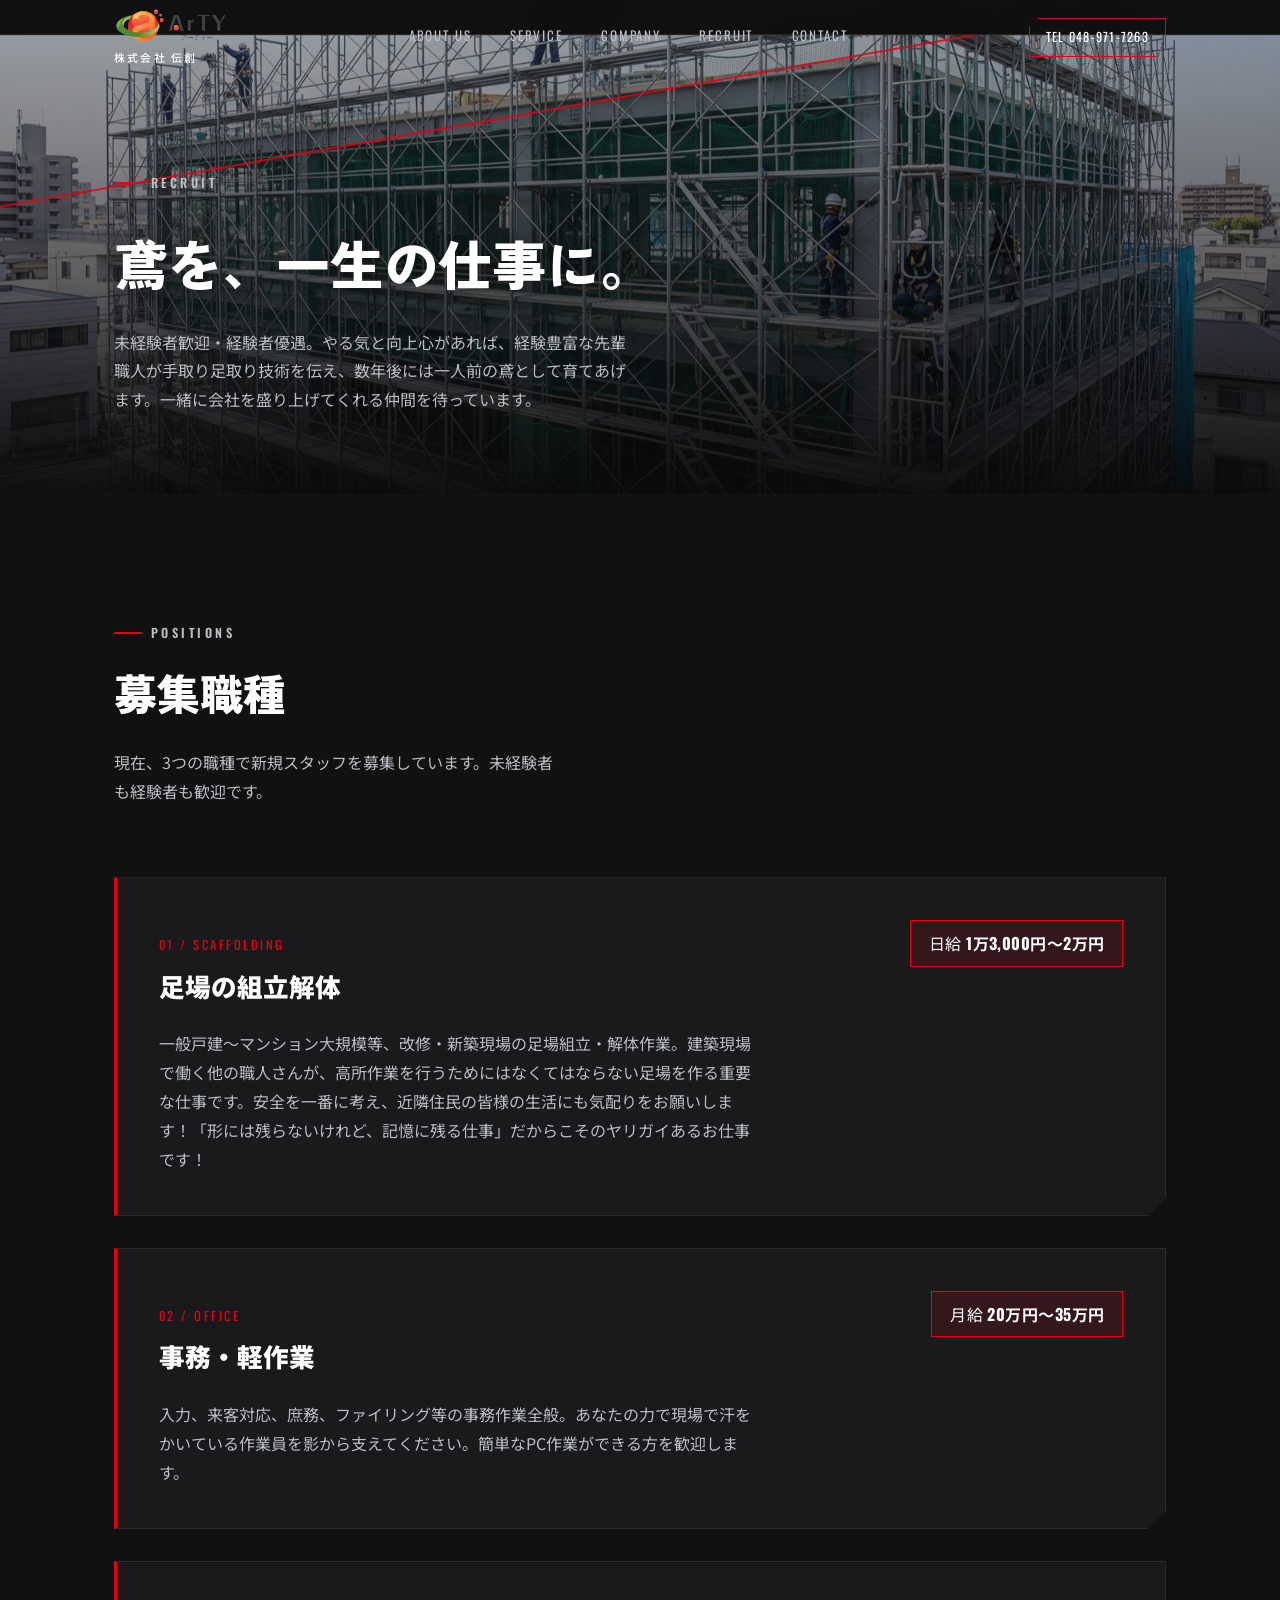
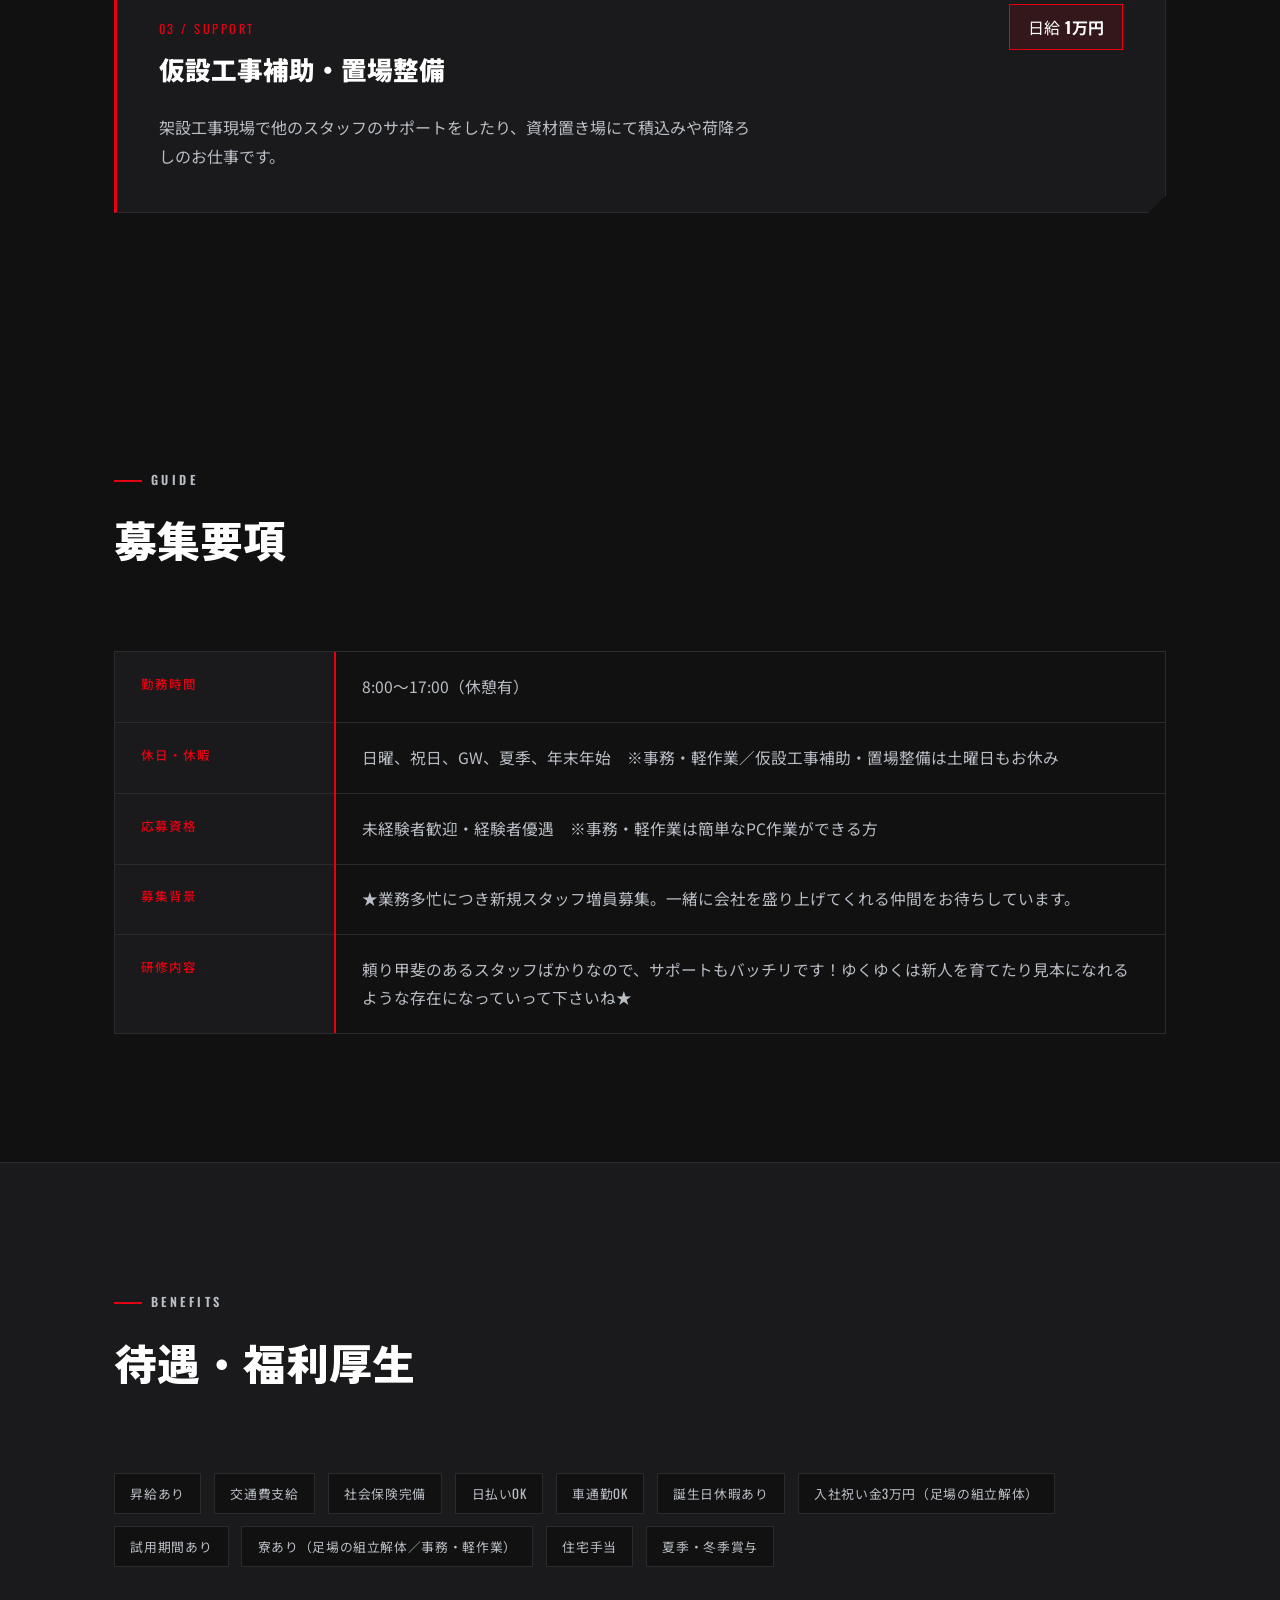
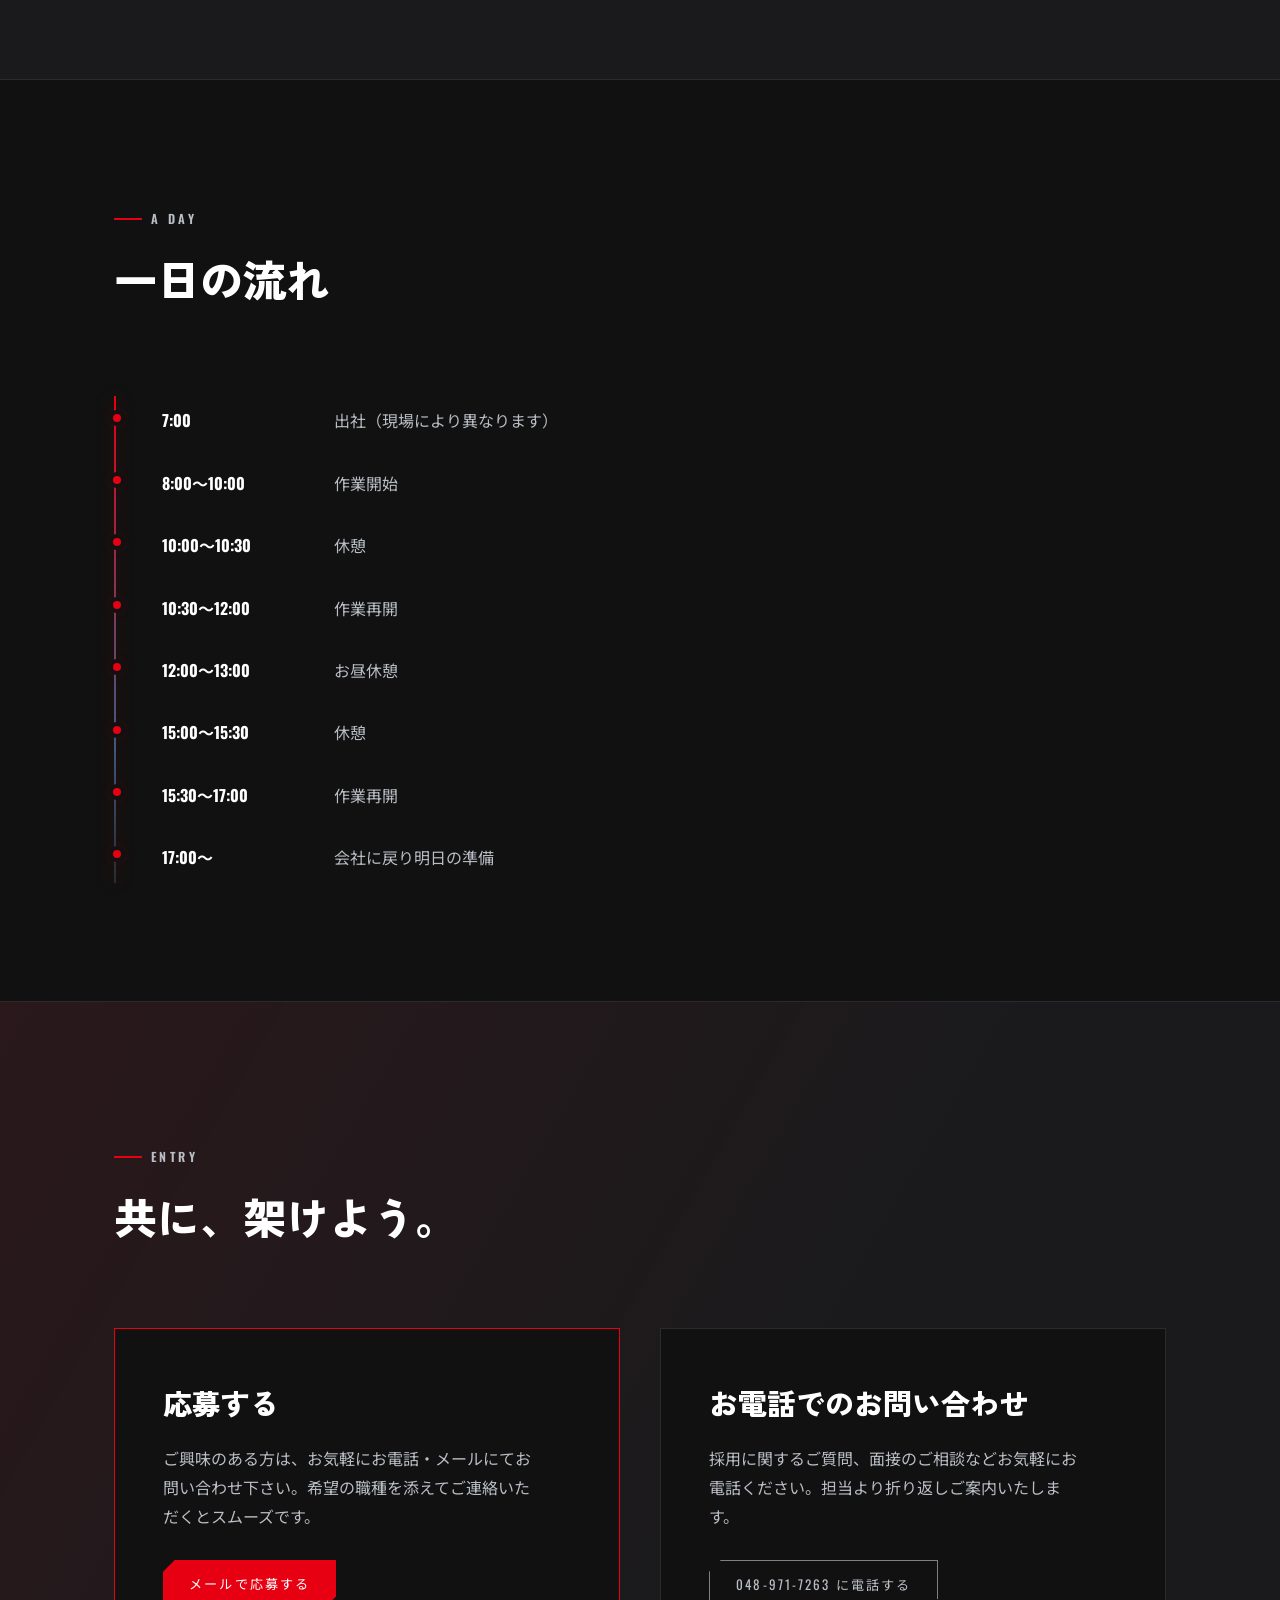
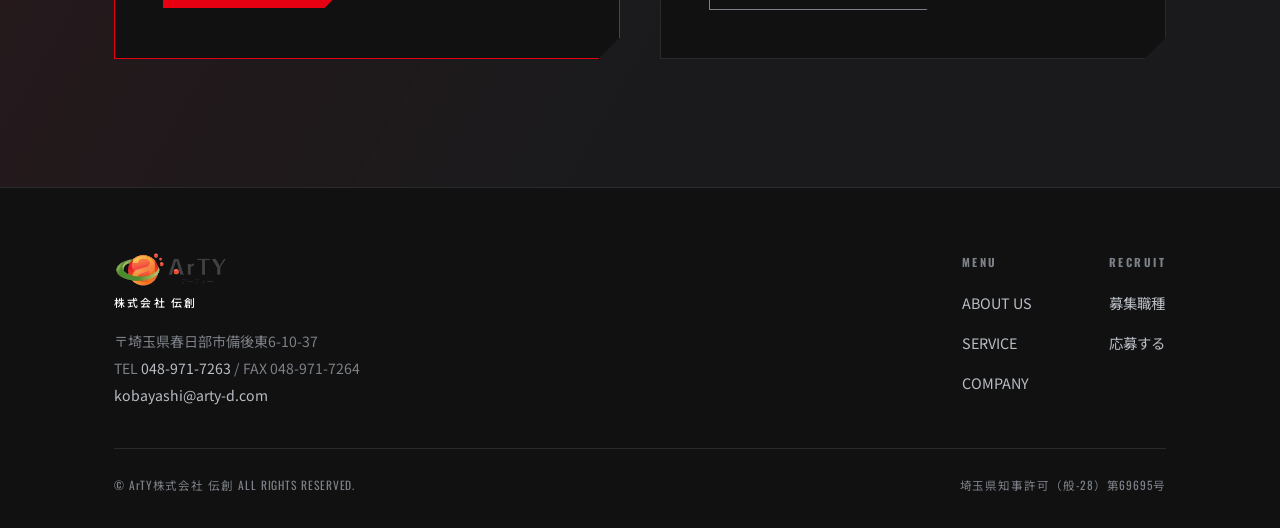
==== recruit.html @ 995a4af6 "Add recruit page and extract shared CSS/JS - New recruit.html: job listings (足場の組立解体/事務・軽作業/   仮設工事補" ====
<!doctype html>
<html lang="ja">
<head>
<meta charset="UTF-8">
<meta name="viewport" content="width=device-width, initial-scale=1.0">
<title>採用情報 | ArTY株式会社 伝創</title>
<meta name="description" content="ArTY株式会社 伝創の採用情報。足場の組立解体、事務・軽作業、仮設工事補助・置場整備の3職種で新規スタッフを募集しています。">
<link rel="icon" type="image/png" sizes="16x16" href="assets/favicon/favicon-16.png">
<link rel="icon" type="image/png" sizes="32x32" href="assets/favicon/favicon-32.png">
<link rel="icon" type="image/png" sizes="512x512" href="assets/favicon/favicon-512.png">
<link rel="apple-touch-icon" sizes="180x180" href="assets/favicon/apple-touch-icon.png">
<link rel="stylesheet" href="https://fonts.googleapis.com/css2?family=Zen+Kaku+Gothic+New:wght@400;500;700;900&family=Noto+Sans+JP:wght@400;500;700&family=Oswald:wght@400;500;600;700&display=swap">
<link rel="stylesheet" href="assets/css/style.css">

</head>
<body>

<header class="site-header" id="siteHeader">
  <div class="wrap header-inner">
    <a href="index.html" class="logo"><img src="assets/images/logo.png" alt="ArTY株式会社 伝創"><small>株式会社 伝創</small></a>
    <nav class="nav-links">
      <a href="index.html#about">ABOUT US</a>
      <a href="index.html#service">SERVICE</a>
      <a href="index.html#company">COMPANY</a>
      <a href="recruit.html">RECRUIT</a>
      <a href="index.html#contact">CONTACT</a>
    </nav>
    <a href="tel:048-971-7263" class="nav-cta">TEL 048-971-7263</a>
    <button class="menu-btn" id="menuBtn" aria-label="メニューを開く" aria-expanded="false">
      <span></span><span></span><span></span>
    </button>
  </div>
</header>

<div class="mobile-menu" id="mobileMenu">
  <a href="index.html#about">ABOUT US</a>
  <a href="index.html#service">SERVICE</a>
  <a href="index.html#company">COMPANY</a>
  <a href="recruit.html">RECRUIT</a>
  <a href="index.html#contact">CONTACT</a>
  <a href="tel:048-971-7263" class="mm-sub">TEL 048-971-7263</a>
</div>

<section class="page-hero" data-hero-sentinel>
  <div class="page-hero-brace" aria-hidden="true"><span></span></div>
  <div class="wrap page-hero-inner">
    <p class="eyebrow">RECRUIT</p>
    <h1>鳶を、一生の仕事に。</h1>
    <p>未経験者歓迎・経験者優遇。やる気と向上心があれば、経験豊富な先輩職人が手取り足取り技術を伝え、数年後には一人前の鳶として育てあげます。一緒に会社を盛り上げてくれる仲間を待っています。</p>
  </div>
</section>

<section class="jobs" id="jobs" data-reveal>
  <div class="wrap">
    <div class="section-head">
      <p class="eyebrow">POSITIONS</p>
      <h2>募集職種</h2>
      <p>現在、3つの職種で新規スタッフを募集しています。未経験者も経験者も歓迎です。</p>
    </div>

    <div class="jobs-grid">
      <div class="job-card">
        <div class="job-card-head">
          <div>
            <span class="job-num">01 / SCAFFOLDING</span>
            <span class="job-title">足場の組立解体</span>
          </div>
          <span class="job-salary">日給 <strong>1万3,000円〜2万円</strong></span>
        </div>
        <p class="job-desc">一般戸建〜マンション大規模等、改修・新築現場の足場組立・解体作業。建築現場で働く他の職人さんが、高所作業を行うためにはなくてはならない足場を作る重要な仕事です。安全を一番に考え、近隣住民の皆様の生活にも気配りをお願いします！「形には残らないけれど、記憶に残る仕事」だからこそのヤリガイあるお仕事です！</p>
      </div>

      <div class="job-card">
        <div class="job-card-head">
          <div>
            <span class="job-num">02 / OFFICE</span>
            <span class="job-title">事務・軽作業</span>
          </div>
          <span class="job-salary">月給 <strong>20万円〜35万円</strong></span>
        </div>
        <p class="job-desc">入力、来客対応、庶務、ファイリング等の事務作業全般。あなたの力で現場で汗をかいている作業員を影から支えてください。簡単なPC作業ができる方を歓迎します。</p>
      </div>

      <div class="job-card">
        <div class="job-card-head">
          <div>
            <span class="job-num">03 / SUPPORT</span>
            <span class="job-title">仮設工事補助・置場整備</span>
          </div>
          <span class="job-salary">日給 <strong>1万円</strong></span>
        </div>
        <p class="job-desc">架設工事現場で他のスタッフのサポートをしたり、資材置き場にて積込みや荷降ろしのお仕事です。</p>
      </div>
    </div>
  </div>
</section>

<section class="company">
  <div class="wrap">
    <div class="section-head">
      <p class="eyebrow">GUIDE</p>
      <h2>募集要項</h2>
    </div>
    <div class="table-wrap">
      <table class="company-table">
        <tbody>
          <tr>
            <th scope="row">勤務時間</th>
            <td data-label="勤務時間">8:00〜17:00（休憩有）</td>
          </tr>
          <tr>
            <th scope="row">休日・休暇</th>
            <td data-label="休日・休暇">日曜、祝日、GW、夏季、年末年始　※事務・軽作業／仮設工事補助・置場整備は土曜日もお休み</td>
          </tr>
          <tr>
            <th scope="row">応募資格</th>
            <td data-label="応募資格">未経験者歓迎・経験者優遇　※事務・軽作業は簡単なPC作業ができる方</td>
          </tr>
          <tr>
            <th scope="row">募集背景</th>
            <td data-label="募集背景">★業務多忙につき新規スタッフ増員募集。一緒に会社を盛り上げてくれる仲間をお待ちしています。</td>
          </tr>
          <tr>
            <th scope="row">研修内容</th>
            <td data-label="研修内容">頼り甲斐のあるスタッフばかりなので、サポートもバッチリです！ゆくゆくは新人を育てたり見本になれるような存在になっていって下さいね★</td>
          </tr>
        </tbody>
      </table>
    </div>
  </div>
</section>

<section class="benefits" id="benefits" data-reveal>
  <div class="wrap">
    <div class="section-head">
      <p class="eyebrow">BENEFITS</p>
      <h2>待遇・福利厚生</h2>
    </div>
    <div class="tag-grid">
      <span class="tag">昇給あり</span>
      <span class="tag">交通費支給</span>
      <span class="tag">社会保険完備</span>
      <span class="tag">日払いOK</span>
      <span class="tag">車通勤OK</span>
      <span class="tag">誕生日休暇あり</span>
      <span class="tag">入社祝い金3万円（足場の組立解体）</span>
      <span class="tag">試用期間あり</span>
      <span class="tag">寮あり（足場の組立解体／事務・軽作業）</span>
      <span class="tag">住宅手当</span>
      <span class="tag">夏季・冬季賞与</span>
    </div>
  </div>
</section>

<section class="day-flow">
  <div class="wrap">
    <div class="section-head">
      <p class="eyebrow">A DAY</p>
      <h2>一日の流れ</h2>
    </div>
    <div class="timeline" id="timeline" data-reveal>
      <div class="timeline-rail" aria-hidden="true"></div>
      <div class="timeline-item">
        <span class="timeline-time">7:00</span>
        <span class="timeline-text">出社（現場により異なります）</span>
      </div>
      <div class="timeline-item">
        <span class="timeline-time">8:00〜10:00</span>
        <span class="timeline-text">作業開始</span>
      </div>
      <div class="timeline-item">
        <span class="timeline-time">10:00〜10:30</span>
        <span class="timeline-text">休憩</span>
      </div>
      <div class="timeline-item">
        <span class="timeline-time">10:30〜12:00</span>
        <span class="timeline-text">作業再開</span>
      </div>
      <div class="timeline-item">
        <span class="timeline-time">12:00〜13:00</span>
        <span class="timeline-text">お昼休憩</span>
      </div>
      <div class="timeline-item">
        <span class="timeline-time">15:00〜15:30</span>
        <span class="timeline-text">休憩</span>
      </div>
      <div class="timeline-item">
        <span class="timeline-time">15:30〜17:00</span>
        <span class="timeline-text">作業再開</span>
      </div>
      <div class="timeline-item">
        <span class="timeline-time">17:00〜</span>
        <span class="timeline-text">会社に戻り明日の準備</span>
      </div>
    </div>
  </div>
</section>

<section class="recruit" id="apply">
  <div class="wrap">
    <div class="section-head">
      <p class="eyebrow">ENTRY</p>
      <h2>共に、架けよう。</h2>
    </div>
    <div class="rc-grid">
      <div class="rc-card is-recruit">
        <h3>応募する</h3>
        <p>ご興味のある方は、お気軽にお電話・メールにてお問い合わせ下さい。希望の職種を添えてご連絡いただくとスムーズです。</p>
        <a href="mailto:kobayashi@arty-d.com?subject=採用について（応募）" class="btn btn-primary">メールで応募する</a>
      </div>
      <div class="rc-card">
        <h3>お電話でのお問い合わせ</h3>
        <p>採用に関するご質問、面接のご相談などお気軽にお電話ください。担当より折り返しご案内いたします。</p>
        <a href="tel:048-971-7263" class="btn btn-ghost">048-971-7263 に電話する</a>
      </div>
    </div>
  </div>
</section>

<footer>
  <div class="wrap">
    <div class="footer-top">
      <div class="footer-brand">
        <a href="index.html" class="logo"><img src="assets/images/logo.png" alt="ArTY株式会社 伝創"><small>株式会社 伝創</small></a>
        <address>
          〒埼玉県春日部市備後東6-10-37<br>
          TEL <a href="tel:048-971-7263">048-971-7263</a> / FAX 048-971-7264<br>
          <a href="mailto:kobayashi@arty-d.com">kobayashi@arty-d.com</a>
        </address>
      </div>
      <div class="footer-nav">
        <div class="footer-col">
          <h3>Menu</h3>
          <ul>
            <li><a href="index.html#about">ABOUT US</a></li>
            <li><a href="index.html#service">SERVICE</a></li>
            <li><a href="index.html#company">COMPANY</a></li>
          </ul>
        </div>
        <div class="footer-col">
          <h3>Recruit</h3>
          <ul>
            <li><a href="#jobs">募集職種</a></li>
            <li><a href="#apply">応募する</a></li>
          </ul>
        </div>
      </div>
    </div>
    <div class="footer-bottom">
      <span>© ArTY株式会社 伝創 ALL RIGHTS RESERVED.</span>
      <span>埼玉県知事許可（般-28）第69695号</span>
    </div>
  </div>
</footer>

<script src="assets/js/site.js"></script>
</body>
</html>
---- assets/css/style.css ----
@import url('https://fonts.googleapis.com/css2?family=Zen+Kaku+Gothic+New:wght@400;500;700;900&family=Noto+Sans+JP:wght@400;500;700&family=Oswald:wght@400;500;600;700&display=swap');

  :root{
    --ink:        #111111;
    --ink-raised: #1a1a1c;
    --ink-line:   #2b2b2e;
    --red:        #E60012;
    --red-glow:   rgba(230,0,18,.35);
    --white:      #FFFFFF;
    --silver:     #B9BDC4;
    --silver-dim: #7C8087;
    --denim:      #3E5C82;
    --denim-deep: #26374d;
    --denim-pale: #8fa8c4;

    --font-display: "Zen Kaku Gothic New", "Noto Sans JP", sans-serif;
    --font-body:    "Noto Sans JP", sans-serif;
    --font-label:   "Oswald", "Noto Sans JP", sans-serif;

    color-scheme: dark;
  }

  *{ box-sizing:border-box; }
  html{ scroll-behavior:smooth; }
  body{
    margin:0;
    background:var(--ink);
    color:var(--white);
    font-family:var(--font-body);
    line-height:1.8;
    -webkit-font-smoothing:antialiased;
    overflow-x:hidden;
  }
  img{ max-width:100%; display:block; }
  a{ color:inherit; text-decoration:none; }
  h1,h2,h3{ font-family:var(--font-display); margin:0; text-wrap:balance; }
  p{ margin:0; }
  ul{ margin:0; padding:0; list-style:none; }
  button{ font-family:inherit; }
  :focus-visible{ outline:2px solid var(--red); outline-offset:3px; }

  .eyebrow{
    font-family:var(--font-label);
    font-weight:600;
    font-size:.78rem;
    letter-spacing:.28em;
    text-transform:uppercase;
    color:var(--red);
    display:flex;
    align-items:center;
    gap:.7em;
  }
  .eyebrow::before{
    content:"";
    width:28px; height:2px;
    background:var(--red);
    display:inline-block;
  }

  .wrap{
    max-width:1180px;
    margin-inline:auto;
    padding-inline:clamp(20px, 5vw, 64px);
  }

  /* ---------- Header ---------- */
  .site-header{
    position:fixed; inset:0 0 auto 0;
    height:76px;
    display:flex; align-items:center;
    z-index:100;
    transition:background-color .4s ease, border-color .4s ease;
    border-bottom:1px solid transparent;
  }
  .site-header.is-solid{
    background:rgba(17,17,17,.92);
    backdrop-filter:blur(8px);
    border-bottom-color:var(--ink-line);
  }
  .header-inner{
    width:100%;
    display:flex; align-items:center; justify-content:space-between;
  }
  .logo{
    display:flex; flex-direction:column; align-items:flex-start; gap:.4em;
  }
  .logo img{
    height:34px;
    width:auto;
    display:block;
  }
  .logo small{
    font-family:var(--font-body);
    font-weight:500;
    font-size:.68rem;
    letter-spacing:.2em;
    color:var(--white);
  }
  .nav-links{
    display:flex; align-items:center; gap:2.4rem;
  }
  .nav-links a{
    font-family:var(--font-label);
    font-size:.82rem;
    letter-spacing:.14em;
    text-transform:uppercase;
    color:var(--silver);
    position:relative;
    padding-bottom:4px;
    transition:color .25s ease;
  }
  .nav-links a::after{
    content:"";
    position:absolute; left:0; right:100%; bottom:0;
    height:2px; background:var(--red);
    transition:right .3s ease;
  }
  .nav-links a:hover{ color:var(--white); }
  .nav-links a:hover::after{ right:0; }
  .nav-cta{
    font-family:var(--font-label);
    font-size:.78rem;
    letter-spacing:.1em;
    color:var(--white);
    border:1px solid var(--red);
    padding:.6em 1.3em;
    display:flex; align-items:center; gap:.5em;
    clip-path:polygon(10px 0,100% 0,100% calc(100% - 10px),calc(100% - 10px) 100%,0 100%,0 10px);
    transition:background-color .25s ease;
  }
  .nav-cta:hover{ background:var(--red); }

  .menu-btn{
    display:none;
    width:38px; height:32px;
    background:none; border:none; cursor:pointer;
    flex-direction:column; justify-content:space-between;
    padding:4px 0;
  }
  .menu-btn span{
    display:block; height:2px; width:100%;
    background:var(--white);
    transition:transform .3s ease, opacity .3s ease;
  }
  .menu-btn.is-open span:nth-child(1){ transform:translateY(9px) rotate(45deg); }
  .menu-btn.is-open span:nth-child(2){ opacity:0; }
  .menu-btn.is-open span:nth-child(3){ transform:translateY(-9px) rotate(-45deg); }

  .mobile-menu{
    position:fixed; inset:76px 0 auto 0;
    background:rgba(14,14,14,.98);
    backdrop-filter:blur(10px);
    border-bottom:1px solid var(--ink-line);
    display:flex; flex-direction:column;
    padding:1.5rem clamp(20px,5vw,64px) 2rem;
    gap:1.1rem;
    transform:translateY(-110%);
    transition:transform .35s ease;
    z-index:99;
  }
  .mobile-menu.is-open{ transform:translateY(0); }
  .mobile-menu a{
    font-family:var(--font-label);
    font-size:1rem;
    letter-spacing:.1em;
    text-transform:uppercase;
    color:var(--silver);
    padding:.5rem 0;
    border-bottom:1px solid var(--ink-line);
  }
  .mobile-menu .mm-sub{
    font-family:var(--font-body);
    font-size:.78rem;
    color:var(--silver-dim);
    text-transform:none;
    letter-spacing:0;
    border:none;
    padding-top:0;
  }

  /* ---------- Hero ---------- */
  .hero{
    position:relative;
    height:100svh;
    min-height:560px;
    display:flex;
    align-items:center;
    overflow:hidden;
    background:var(--ink);
  }
  .hero canvas{
    position:absolute; inset:0;
    width:100%; height:100%;
    display:block;
  }
  .hero::after{
    content:"";
    position:absolute; inset:0;
    background:
      linear-gradient(180deg, rgba(9,9,9,.55) 0%, rgba(9,9,9,.35) 40%, rgba(9,9,9,.85) 100%);
    pointer-events:none;
  }
  .hero-brace{
    position:absolute;
    inset:-10% -20%;
    pointer-events:none;
  }
  .hero-brace span{
    position:absolute;
    background:linear-gradient(90deg, transparent, var(--red) 20%, var(--red) 80%, transparent);
    opacity:.85;
    box-shadow:0 0 40px var(--red-glow);
  }
  .hero-brace .b1{
    width:180%; height:3px;
    top:18%; left:-40%;
    transform:rotate(-14deg);
  }
  .hero-brace .b2{
    width:180%; height:1px;
    top:74%; left:-40%;
    transform:rotate(-14deg);
    opacity:.35;
  }
  .hero-content{
    position:relative;
    z-index:2;
    width:100%;
    text-align:center;
    padding-inline:clamp(20px,6vw,64px);
  }
  .hero-eyebrow{
    justify-content:center;
    margin-bottom:1.6rem;
  }
  .hero-eyebrow::before{ display:none; }
  .hero h1{
    font-weight:900;
    font-size:clamp(1.9rem, 6.4vw, 4.4rem);
    letter-spacing:.03em;
    line-height:1.35;
    color:var(--white);
    text-shadow:0 4px 30px rgba(0,0,0,.5);
  }
  .hero h1 em{
    font-style:normal;
    color:var(--red);
  }
  .hero-sub{
    margin-top:1.8rem;
    font-family:var(--font-label);
    font-size:.86rem;
    letter-spacing:.18em;
    color:var(--silver);
  }
  .hero-actions{
    margin-top:2.8rem;
    display:flex; gap:1rem; justify-content:center; flex-wrap:wrap;
  }
  .btn{
    font-family:var(--font-label);
    font-size:.82rem;
    letter-spacing:.16em;
    text-transform:uppercase;
    padding:.95em 2em;
    display:inline-flex; align-items:center; gap:.6em;
    clip-path:polygon(12px 0,100% 0,100% calc(100% - 12px),calc(100% - 12px) 100%,0 100%,0 12px);
    transition:transform .25s ease, background-color .25s ease, color .25s ease;
  }
  .btn-primary{ background:var(--red); color:var(--white); }
  .btn-primary:hover{ transform:translateY(-2px); background:#ff1a2e; }
  .btn-ghost{ border:1px solid var(--silver-dim); color:var(--silver); }
  .btn-ghost:hover{ border-color:var(--white); color:var(--white); transform:translateY(-2px); }

  .scroll-cue{
    position:absolute; bottom:2.4rem; left:50%; transform:translateX(-50%);
    z-index:2;
    display:flex; flex-direction:column; align-items:center; gap:.6rem;
    color:var(--silver-dim);
  }
  .scroll-cue .line{
    width:1px; height:44px;
    background:linear-gradient(180deg, var(--red), transparent);
    animation:scrollDrop 1.8s ease-in-out infinite;
  }
  @keyframes scrollDrop{
    0%{ transform:scaleY(0); transform-origin:top; }
    50%{ transform:scaleY(1); transform-origin:top; }
    50.1%{ transform-origin:bottom; }
    100%{ transform:scaleY(0); transform-origin:bottom; }
  }
  .scroll-cue span{
    font-family:var(--font-label);
    font-size:.68rem;
    letter-spacing:.3em;
    text-transform:uppercase;
  }

  /* ---------- Section shell ---------- */
  section{ position:relative; }
  .section-head{
    margin-bottom:clamp(2.5rem, 6vw, 4.5rem);
  }
  .section-head h2{
    font-size:clamp(1.9rem, 4vw, 2.7rem);
    font-weight:900;
    margin-top:.6rem;
    color:var(--white);
  }
  .section-head p{
    margin-top:1rem;
    max-width:50ch;
    color:var(--silver);
  }

  /* ---------- About ---------- */
  .about{
    padding:clamp(5rem,10vw,9rem) 0;
    background:
      radial-gradient(ellipse at 85% 10%, rgba(230,0,18,.06), transparent 55%),
      var(--ink);
  }
  .about-grid{
    display:grid;
    grid-template-columns:.85fr 1.15fr;
    gap:clamp(2.5rem,6vw,5rem);
    align-items:start;
  }
  .about-visual{
    position:sticky;
    top:110px;
    aspect-ratio:4/5;
    position:relative;
    display:flex; align-items:center; justify-content:center;
    overflow:hidden;
    background:
      radial-gradient(circle at 26% 22%, rgba(230,0,18,.30), transparent 46%),
      radial-gradient(circle at 80% 84%, rgba(62,92,130,.38), transparent 52%),
      linear-gradient(155deg, #0a0a0b 0%, #1d1d20 55%, #0a0a0b 100%);
    clip-path:polygon(0 0,100% 0,100% 100%,10% 100%,0 88%);
    opacity:0; transform:translateX(-24px);
    transition:opacity .9s ease, transform .9s ease;
  }
  .about-visual::before{
    content:"";
    position:absolute; inset:0;
    background:
      repeating-linear-gradient(0deg, rgba(255,255,255,.05) 0 1px, transparent 1px 34px),
      repeating-linear-gradient(90deg, rgba(255,255,255,.05) 0 1px, transparent 1px 34px);
  }
  .about-visual::after{
    content:"";
    position:absolute; left:-20%; top:40%;
    width:140%; height:2px;
    background:linear-gradient(90deg, transparent, var(--red) 25%, var(--red) 75%, transparent);
    transform:rotate(-12deg);
    box-shadow:0 0 24px var(--red-glow);
  }
  .about.is-visible .about-visual{ opacity:1; transform:translateX(0); }
  .about-visual-logo{
    position:relative;
    z-index:1;
    width:48%;
    max-width:210px;
    filter:drop-shadow(0 14px 34px rgba(0,0,0,.65)) drop-shadow(0 0 30px rgba(230,0,18,.3));
  }

  .about-copy p{
    color:var(--silver);
    max-width:56ch;
    opacity:0; transform:translateY(16px);
    transition:opacity .7s ease, transform .7s ease;
  }
  .about-copy p + p{ margin-top:1.3rem; }
  .about.is-visible .about-copy p{ opacity:1; transform:translateY(0); }
  .about.is-visible .about-copy p:nth-child(1){ transition-delay:.05s; }
  .about.is-visible .about-copy p:nth-child(2){ transition-delay:.15s; }
  .about.is-visible .about-copy p:nth-child(3){ transition-delay:.25s; }
  .about.is-visible .about-copy p:nth-child(4){ transition-delay:.35s; }
  .about.is-visible .about-copy p:nth-child(5){ transition-delay:.45s; }
  .about.is-visible .about-copy p:nth-child(6){ transition-delay:.55s; }

  .hl{
    color:var(--red);
    font-weight:700;
    text-decoration:underline;
    text-decoration-color:var(--red-glow);
    text-decoration-thickness:2px;
    text-underline-offset:5px;
  }

  /* ---------- Service / spine section ---------- */
  .service{
    padding:clamp(5rem,10vw,9rem) 0 clamp(4rem,8vw,7rem);
    background:var(--ink-raised);
    border-top:1px solid var(--ink-line);
    border-bottom:1px solid var(--ink-line);
  }
  .spine{
    position:relative;
    padding-left:clamp(28px, 6vw, 60px);
  }
  .spine-rail{
    position:absolute;
    left:0; top:0;
    width:2px; height:100%;
    background:var(--ink-line);
  }
  .spine-rail::before{
    content:"";
    position:absolute; left:0; top:0;
    width:100%; height:100%;
    background:linear-gradient(180deg, var(--red), var(--denim) 70%, transparent);
    transform:scaleY(0);
    transform-origin:top;
    transition:transform 1.4s cubic-bezier(.16,.8,.3,1);
    box-shadow:0 0 22px var(--red-glow);
  }
  .spine.is-visible .spine-rail::before{ transform:scaleY(1); }

  .work-item{
    position:relative;
    display:grid;
    grid-template-columns:120px 1fr;
    gap:clamp(1.5rem,4vw,3rem);
    align-items:center;
    padding-block:clamp(2.2rem,5vw,3.6rem);
    opacity:0;
    transform:translateY(22px);
    transition:opacity .8s ease, transform .8s ease;
  }
  .work-item:not(:last-child){ border-bottom:1px solid var(--ink-line); }
  .spine.is-visible .work-item{ opacity:1; transform:translateY(0); }
  .spine.is-visible .work-item:nth-child(1){ transition-delay:.15s; }
  .spine.is-visible .work-item:nth-child(2){ transition-delay:.45s; }
  .spine.is-visible .work-item:nth-child(3){ transition-delay:.75s; }

  .work-item::before{
    content:"";
    position:absolute;
    left:calc(-1 * clamp(28px,6vw,60px) - 1px);
    top:50%; transform:translateY(-50%);
    width:9px; height:9px;
    border-radius:50%;
    background:var(--red);
    box-shadow:0 0 0 4px var(--ink-raised), 0 0 14px var(--red-glow);
  }

  .work-num{
    font-family:var(--font-label);
    font-size:clamp(2.4rem,5vw,3.6rem);
    font-weight:700;
    color:transparent;
    -webkit-text-stroke:1.5px var(--ink-line);
    line-height:1;
  }
  .work-figure{
    aspect-ratio:16/10;
    position:relative;
    overflow:hidden;
    background:
      repeating-linear-gradient(115deg, var(--denim-deep) 0 14px, var(--denim) 14px 28px),
      var(--ink);
    clip-path:polygon(0 0, 100% 0, 100% calc(100% - 18px), calc(100% - 18px) 100%, 0 100%);
  }
  .work-figure::after{
    content:"";
    position:absolute; inset:0;
    background:linear-gradient(160deg, rgba(17,17,17,.15), rgba(17,17,17,.75));
  }
  .work-figure.has-photo{
    background-size:cover;
    background-position:center;
  }
  .work-figure.has-photo::after{
    background:linear-gradient(160deg, rgba(17,17,17,.05), rgba(17,17,17,.6));
  }
  .work-figure.photo-scaffolding{ background-image:url('assets/images/service-scaffolding.jpg'); }
  .work-figure.photo-construction{ background-image:url('assets/images/service-construction.jpg'); }
  .work-figure.photo-painting{ background-image:url('assets/images/service-painting.jpg'); }
  .work-body{
    grid-column:1 / -1;
  }
  .work-grid{
    display:grid;
    grid-template-columns:220px 1fr;
    gap:clamp(1.4rem,3vw,2.6rem);
    align-items:center;
  }
  .work-title{
    font-family:var(--font-label);
    font-size:.72rem;
    letter-spacing:.24em;
    color:var(--silver-dim);
    text-transform:uppercase;
    margin-bottom:.5rem;
  }
  .work-title-jp{
    display:block;
    font-family:var(--font-display);
    font-weight:900;
    font-size:clamp(1.3rem,2.6vw,1.7rem);
    color:var(--white);
    letter-spacing:.02em;
    margin-top:.3rem;
  }
  .work-desc{
    color:var(--silver);
    max-width:52ch;
    margin-top:.9rem;
  }

  /* ---------- Company table ---------- */
  .company{
    padding:clamp(5rem,10vw,9rem) 0;
    background:var(--ink);
  }
  .table-wrap{
    overflow-x:auto;
    border:1px solid var(--ink-line);
  }
  .company-table{
    width:100%;
    border-collapse:collapse;
    min-width:520px;
  }
  .company-table tr{
    border-bottom:1px solid var(--ink-line);
  }
  .company-table tr:last-child{ border-bottom:none; }
  .company-table th,
  .company-table td{
    text-align:left;
    padding:1.3rem 1.6rem;
    vertical-align:top;
  }
  .company-table th{
    width:220px;
    font-family:var(--font-label);
    font-weight:500;
    font-size:.78rem;
    letter-spacing:.16em;
    text-transform:uppercase;
    color:var(--red);
    background:var(--ink-raised);
    border-right:2px solid var(--red);
  }
  .company-table td{
    color:var(--silver);
    font-size:.98rem;
  }
  .company-table td a{
    color:var(--white);
    border-bottom:1px solid var(--silver-dim);
    transition:color .2s ease, border-color .2s ease;
  }
  .company-table td a:hover{ color:var(--red); border-color:var(--red); }

  @media (max-width: 640px){
    .company-table thead{ display:none; }
    .company-table, .company-table tbody, .company-table tr, .company-table th, .company-table td{
      display:block;
      width:100%;
    }
    .company-table{ min-width:0; }
    .company-table tr{ padding:1rem 1.4rem; }
    .company-table th{
      border-right:none;
      border-left:2px solid var(--red);
      padding:0 0 .4rem;
      background:none;
    }
    .company-table td{ padding:0 0 1rem; }
  }

  /* ---------- Recruit & Contact ---------- */
  .recruit{
    padding:clamp(5rem,10vw,9rem) 0;
    background:
      linear-gradient(120deg, rgba(230,0,18,.08), transparent 60%),
      var(--ink-raised);
    border-top:1px solid var(--ink-line);
  }
  .rc-grid{
    display:grid;
    grid-template-columns:1fr 1fr;
    gap:clamp(1.5rem,4vw,2.5rem);
  }
  .rc-card{
    position:relative;
    padding:clamp(2.2rem,4vw,3rem);
    background:var(--ink);
    border:1px solid var(--ink-line);
    clip-path:polygon(0 0,100% 0,100% calc(100% - 22px),calc(100% - 22px) 100%,0 100%);
  }
  .rc-card.is-recruit{ border-color:var(--red); }
  .rc-card h3{
    font-size:clamp(1.4rem,2.6vw,1.8rem);
    font-weight:900;
  }
  .rc-card p{
    margin-top:1rem;
    color:var(--silver);
    max-width:42ch;
  }
  .rc-card .btn{ margin-top:1.8rem; }

  /* ---------- Footer ---------- */
  footer{
    padding:clamp(3rem,6vw,4rem) 0 2rem;
    background:var(--ink);
    border-top:1px solid var(--ink-line);
  }
  .footer-top{
    display:flex; justify-content:space-between; gap:3rem; flex-wrap:wrap;
    padding-bottom:2.5rem;
    border-bottom:1px solid var(--ink-line);
  }
  .footer-brand .logo{ margin-bottom:1rem; }
  .footer-brand address{
    font-style:normal;
    color:var(--silver-dim);
    font-size:.88rem;
    line-height:1.9;
  }
  .footer-brand address a{ color:var(--silver); }
  .footer-brand address a:hover{ color:var(--red); }
  .footer-nav{
    display:flex; gap:clamp(2.5rem,6vw,5rem); flex-wrap:wrap;
  }
  .footer-col h3{
    font-family:var(--font-label);
    font-size:.7rem;
    letter-spacing:.22em;
    text-transform:uppercase;
    color:var(--silver-dim);
    margin-bottom:1rem;
  }
  .footer-col ul{ display:flex; flex-direction:column; gap:.7rem; }
  .footer-col a{
    color:var(--silver);
    font-size:.9rem;
    transition:color .2s ease;
  }
  .footer-col a:hover{ color:var(--red); }
  .footer-bottom{
    display:flex; justify-content:space-between; flex-wrap:wrap; gap:1rem;
    padding-top:1.6rem;
    font-family:var(--font-label);
    font-size:.72rem;
    letter-spacing:.08em;
    color:var(--silver-dim);
  }

  @media (prefers-reduced-motion: reduce){
    html{ scroll-behavior:auto; }
    .scroll-cue .line{ animation:none; }
    .spine-rail::before,
    .work-item,
    .about-visual,
    .about-copy p,
    .job-card,
    .timeline-rail::before,
    .timeline-item,
    .tag-grid{ transition:none !important; opacity:1 !important; transform:none !important; }
  }

  /* ---------- Responsive ---------- */
  @media (max-width: 900px){
    .about-grid{ grid-template-columns:1fr; }
    .about-visual{ position:static; aspect-ratio:16/9; max-width:420px; }
  }
  @media (max-width: 860px){
    .nav-links, .nav-cta{ display:none; }
    .menu-btn{ display:flex; }
    .work-item{ grid-template-columns:80px 1fr; }
    .work-grid{ grid-template-columns:1fr; }
    .rc-grid{ grid-template-columns:1fr; }
    .footer-top{ flex-direction:column; gap:2rem; }
  }
  @media (max-width: 480px){
    .work-item{ grid-template-columns:56px 1fr; }
    .work-num{ font-size:1.8rem; }
  }

  /* ================= Subpage components (recruit, etc.) ================= */

  /* ---------- Page hero ---------- */
  .page-hero{
    position:relative;
    min-height:52vh;
    display:flex;
    align-items:flex-end;
    overflow:hidden;
    padding-top:76px;
    background:
      linear-gradient(180deg, rgba(9,9,9,.35) 0%, rgba(9,9,9,.6) 55%, rgba(9,9,9,.96) 100%),
      url('../images/service-scaffolding.jpg');
    background-size:cover;
    background-position:center;
  }
  .page-hero-brace{ position:absolute; inset:-10% -20%; pointer-events:none; }
  .page-hero-brace span{
    position:absolute;
    width:180%; height:2px;
    top:24%; left:-40%;
    background:linear-gradient(90deg, transparent, var(--red) 25%, var(--red) 75%, transparent);
    transform:rotate(-10deg);
    box-shadow:0 0 30px var(--red-glow);
    opacity:.8;
  }
  .page-hero-inner{
    position:relative;
    z-index:1;
    width:100%;
    padding-block:clamp(3rem,8vw,5rem);
  }
  .page-hero h1{
    margin-top:1.2rem;
    font-weight:900;
    font-size:clamp(2rem,5.6vw,3.4rem);
    color:var(--white);
    text-shadow:0 4px 24px rgba(0,0,0,.5);
  }
  .page-hero p{
    margin-top:1rem;
    color:var(--silver);
    max-width:58ch;
  }

  /* ---------- Jobs ---------- */
  .jobs{ padding:clamp(4rem,9vw,7rem) 0; background:var(--ink); }
  .jobs-grid{ display:grid; gap:clamp(1.4rem,3vw,2rem); }
  .job-card{
    position:relative;
    padding:clamp(1.8rem,3.6vw,2.6rem);
    background:var(--ink-raised);
    border:1px solid var(--ink-line);
    border-left:3px solid var(--red);
    clip-path:polygon(0 0,100% 0,100% calc(100% - 18px),calc(100% - 18px) 100%,0 100%);
    opacity:0; transform:translateY(24px);
    transition:opacity .7s ease, transform .7s ease;
  }
  .jobs.is-visible .job-card{ opacity:1; transform:translateY(0); }
  .jobs.is-visible .job-card:nth-child(1){ transition-delay:.1s; }
  .jobs.is-visible .job-card:nth-child(2){ transition-delay:.3s; }
  .jobs.is-visible .job-card:nth-child(3){ transition-delay:.5s; }
  .job-card-head{
    display:flex; align-items:baseline; gap:1.2rem; flex-wrap:wrap;
    justify-content:space-between;
  }
  .job-num{
    font-family:var(--font-label);
    font-size:.78rem;
    letter-spacing:.2em;
    color:var(--red);
  }
  .job-title{
    display:block;
    font-size:clamp(1.3rem,2.6vw,1.6rem);
    font-weight:900;
    margin-top:.3rem;
    color:var(--white);
  }
  .job-salary{
    font-family:var(--font-label);
    font-size:1rem;
    letter-spacing:.03em;
    color:var(--white);
    background:rgba(230,0,18,.12);
    border:1px solid var(--red);
    padding:.5em 1.1em;
    white-space:nowrap;
  }
  .job-salary strong{ font-weight:700; }
  .job-desc{ margin-top:1.3rem; color:var(--silver); max-width:66ch; }

  /* ---------- Benefits ---------- */
  .benefits{
    padding:clamp(4rem,9vw,7rem) 0;
    background:var(--ink-raised);
    border-top:1px solid var(--ink-line);
    border-bottom:1px solid var(--ink-line);
  }
  .tag-grid{
    display:flex; flex-wrap:wrap; gap:.8rem;
    opacity:0; transform:translateY(14px);
    transition:opacity .7s ease, transform .7s ease;
  }
  .benefits.is-visible .tag-grid{ opacity:1; transform:translateY(0); }
  .tag{
    font-family:var(--font-label);
    font-size:.8rem;
    letter-spacing:.05em;
    color:var(--silver);
    border:1px solid var(--ink-line);
    padding:.6em 1.2em;
    background:var(--ink);
    transition:border-color .2s ease, color .2s ease;
  }
  .tag:hover{ border-color:var(--red); color:var(--white); }

  /* ---------- Daily flow timeline ---------- */
  .day-flow{ padding:clamp(4rem,9vw,7rem) 0; background:var(--ink); }
  .timeline{ position:relative; padding-left:clamp(28px,5vw,48px); }
  .timeline-rail{
    position:absolute; left:0; top:6px;
    width:2px; height:calc(100% - 12px);
    background:var(--ink-line);
  }
  .timeline-rail::before{
    content:"";
    position:absolute; left:0; top:0;
    width:100%; height:100%;
    background:linear-gradient(180deg, var(--red), var(--denim) 70%, transparent);
    transform:scaleY(0);
    transform-origin:top;
    transition:transform 1.6s cubic-bezier(.16,.8,.3,1);
    box-shadow:0 0 18px var(--red-glow);
  }
  .timeline.is-visible .timeline-rail::before{ transform:scaleY(1); }
  .timeline-item{
    position:relative;
    display:grid;
    grid-template-columns:150px 1fr;
    gap:1.4rem;
    padding-block:1.05rem;
    opacity:0; transform:translateY(14px);
    transition:opacity .6s ease, transform .6s ease;
  }
  .timeline-item::before{
    content:"";
    position:absolute;
    left:calc(-1 * clamp(28px,5vw,48px) - 1px); top:1.5rem;
    width:8px; height:8px;
    border-radius:50%;
    background:var(--red);
    box-shadow:0 0 0 4px var(--ink), 0 0 12px var(--red-glow);
  }
  .timeline.is-visible .timeline-item{ opacity:1; transform:translateY(0); }
  .timeline.is-visible .timeline-item:nth-child(1){ transition-delay:.05s; }
  .timeline.is-visible .timeline-item:nth-child(2){ transition-delay:.1s; }
  .timeline.is-visible .timeline-item:nth-child(3){ transition-delay:.15s; }
  .timeline.is-visible .timeline-item:nth-child(4){ transition-delay:.2s; }
  .timeline.is-visible .timeline-item:nth-child(5){ transition-delay:.25s; }
  .timeline.is-visible .timeline-item:nth-child(6){ transition-delay:.3s; }
  .timeline.is-visible .timeline-item:nth-child(7){ transition-delay:.35s; }
  .timeline.is-visible .timeline-item:nth-child(8){ transition-delay:.4s; }
  .timeline-time{
    font-family:var(--font-label);
    font-weight:700;
    font-size:1rem;
    color:var(--white);
    white-space:nowrap;
  }
  .timeline-text{ color:var(--silver); }

  /* ---------- Subpage responsive ---------- */
  @media (max-width: 780px){
    .job-card-head{ flex-direction:column; align-items:flex-start; gap:.7rem; }
    .timeline-item{ grid-template-columns:104px 1fr; }
  }
  @media (max-width: 480px){
    .timeline-item{ grid-template-columns:1fr; gap:.3rem; }
    .timeline-item::before{ top:.4rem; }
  }
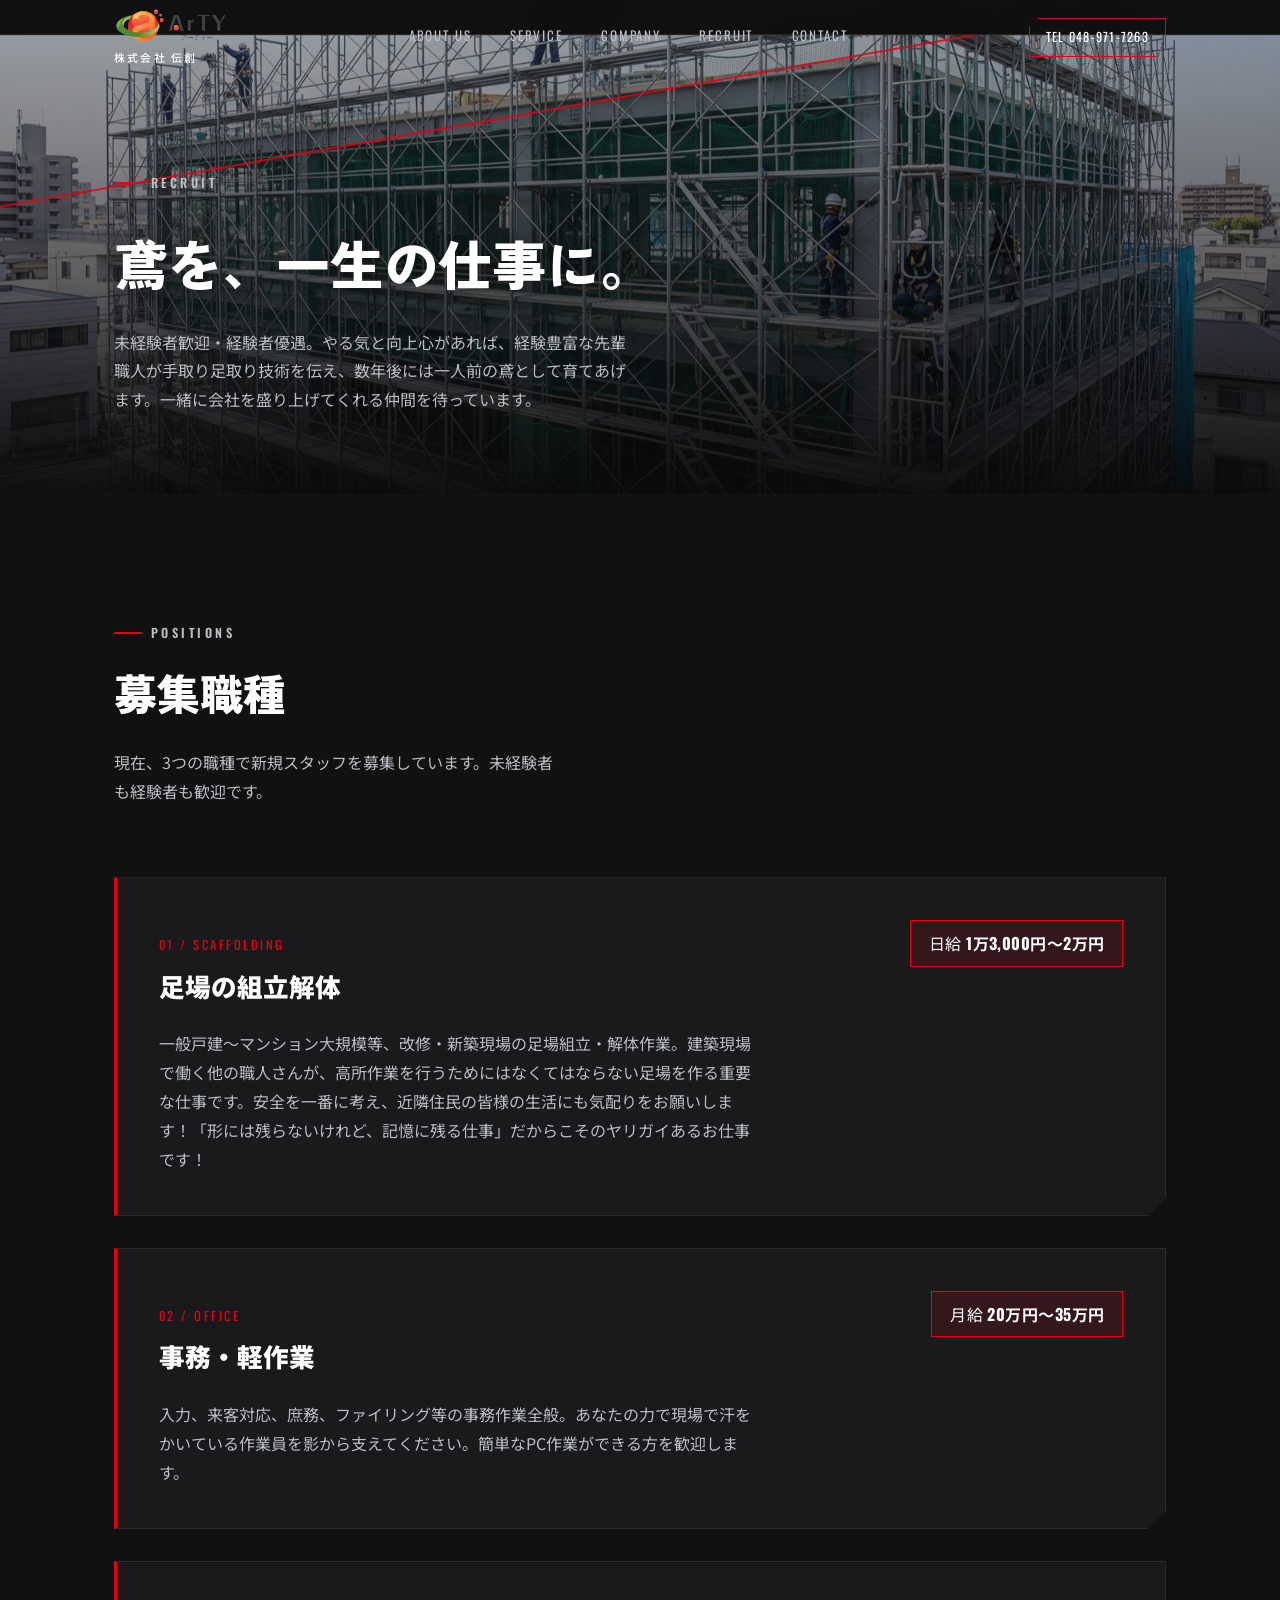
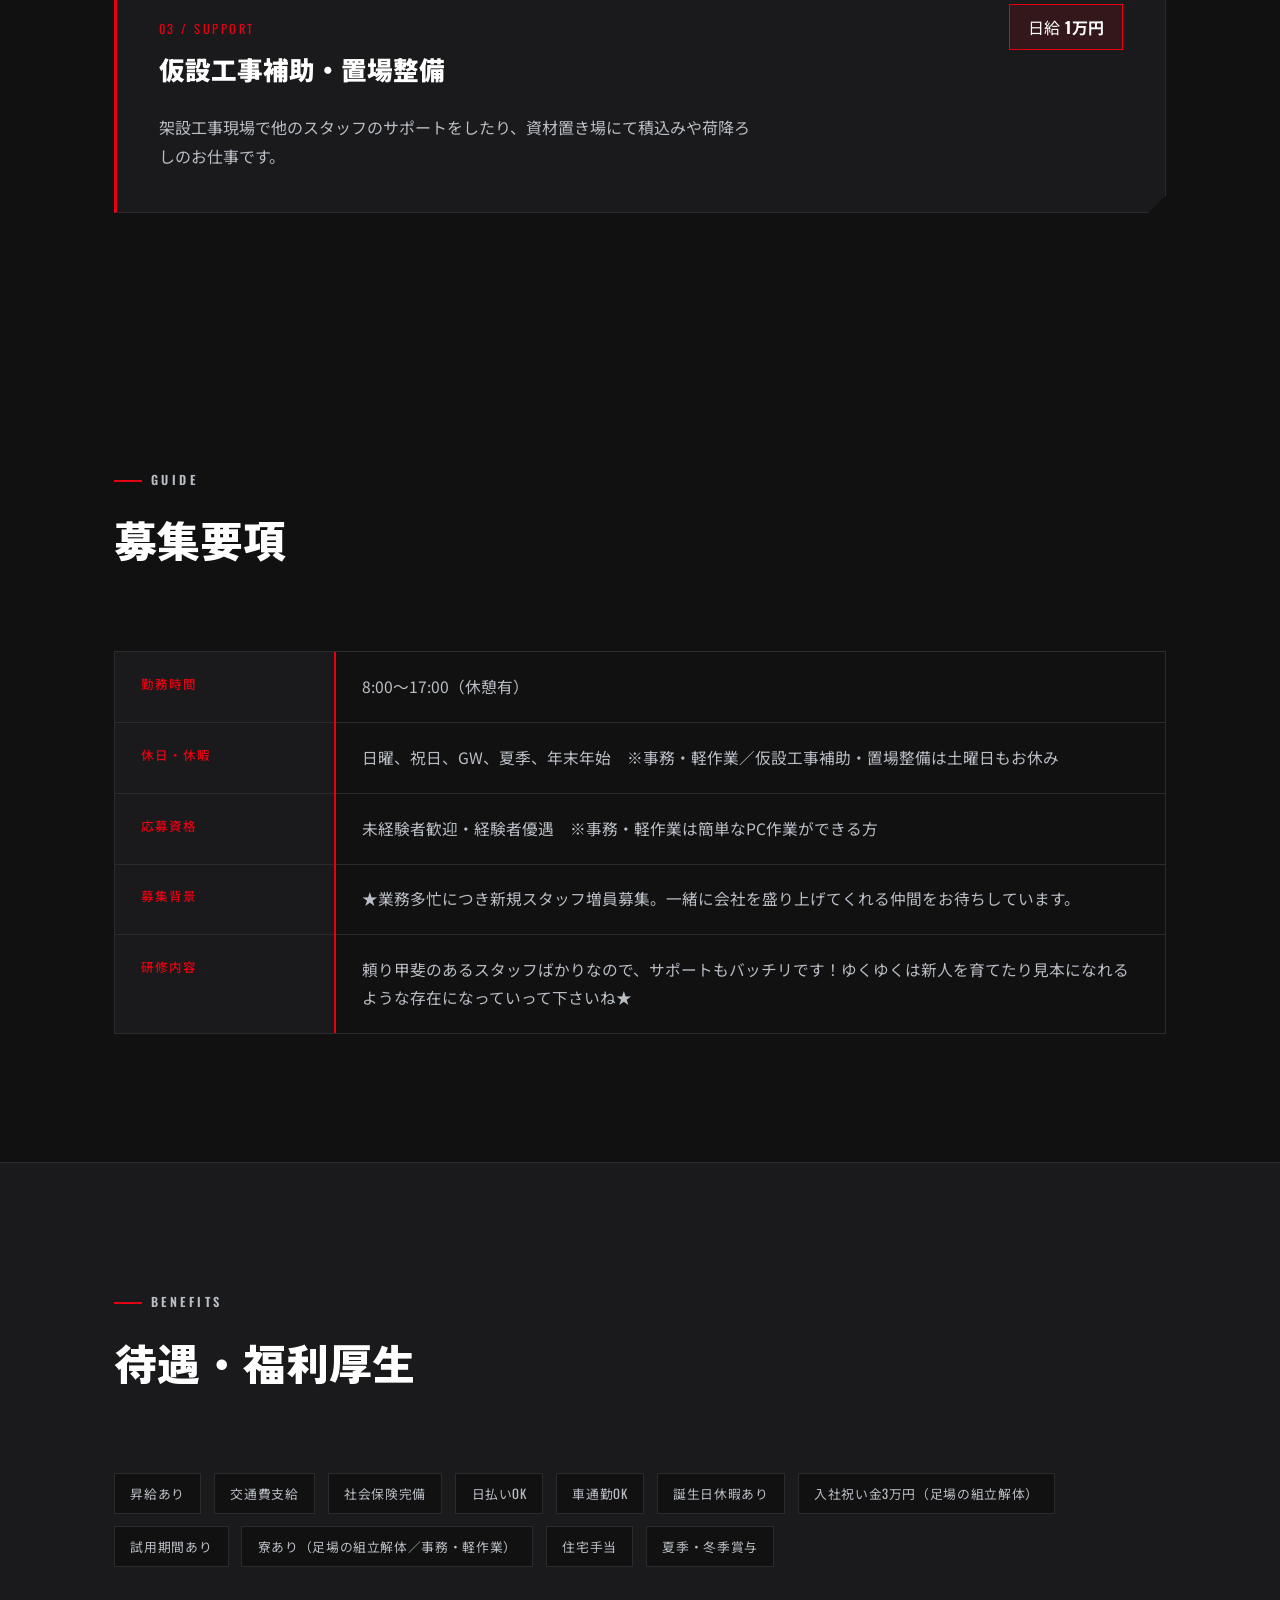
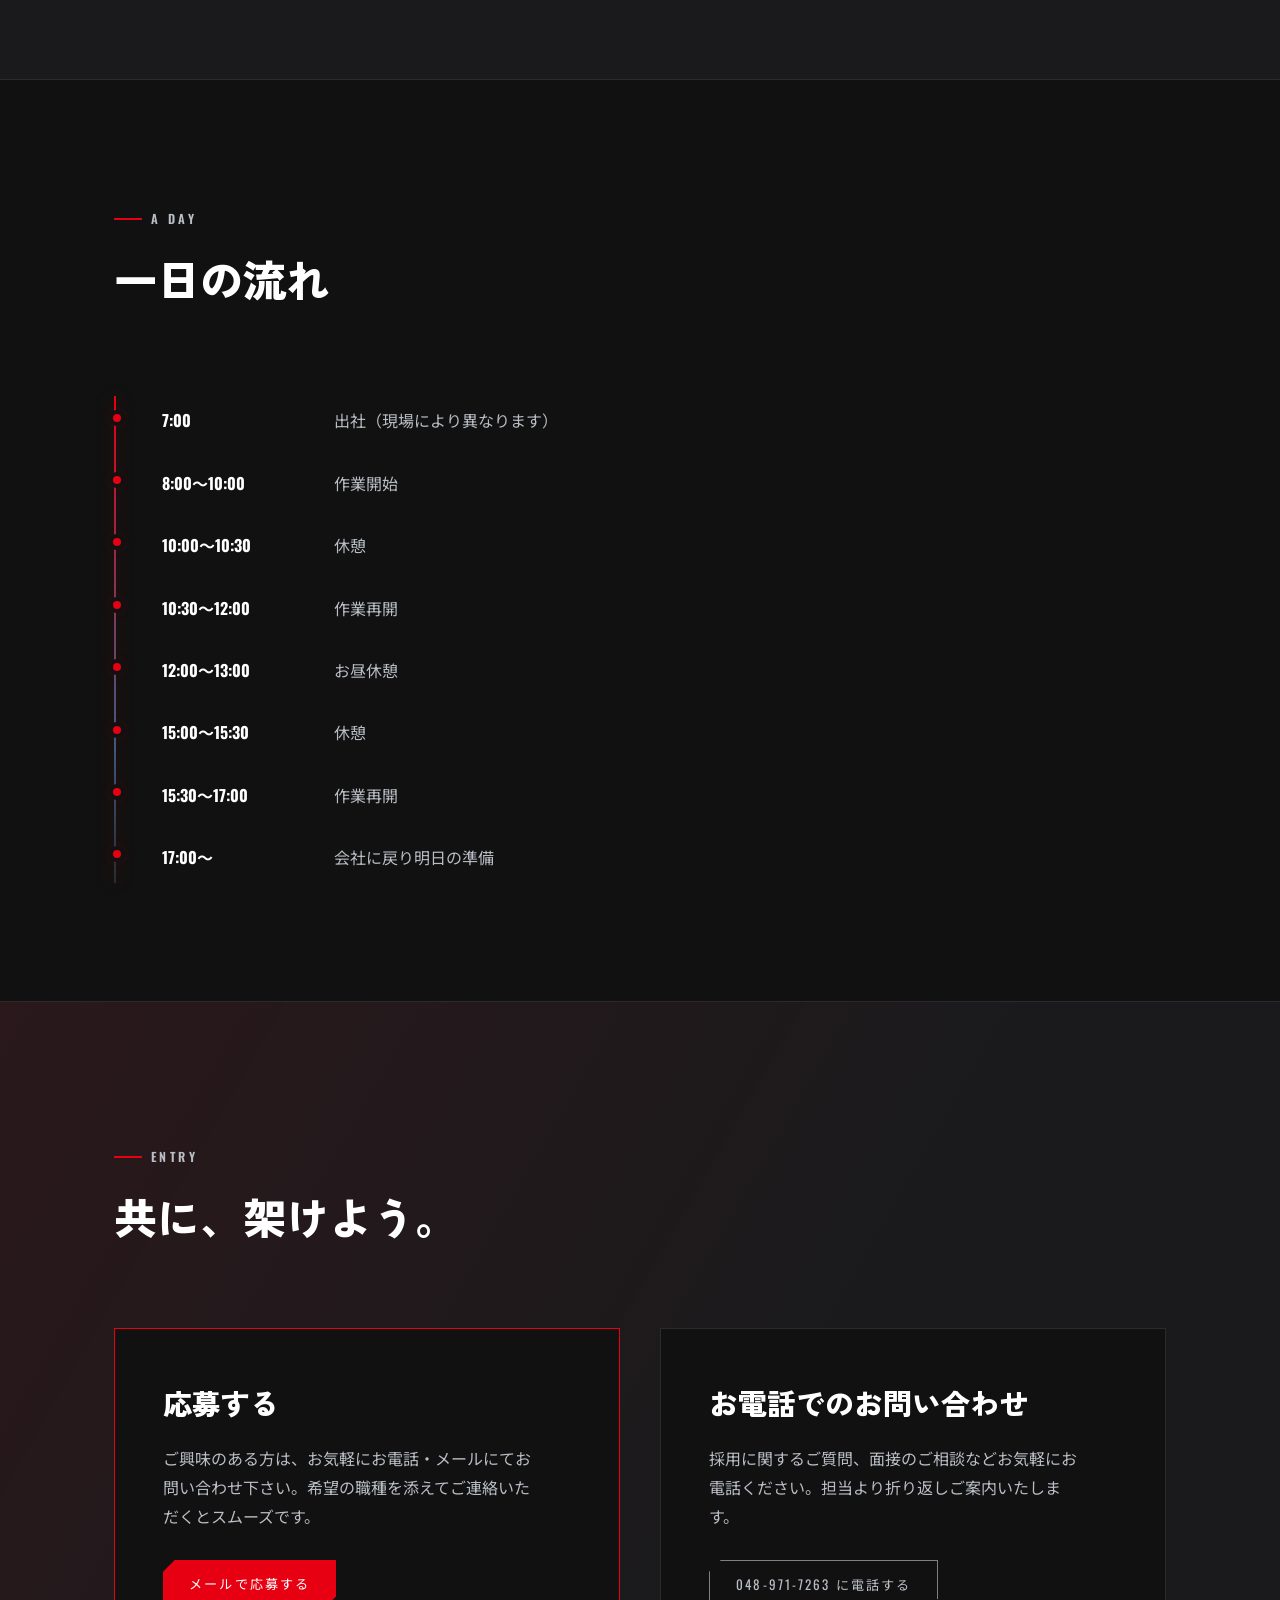
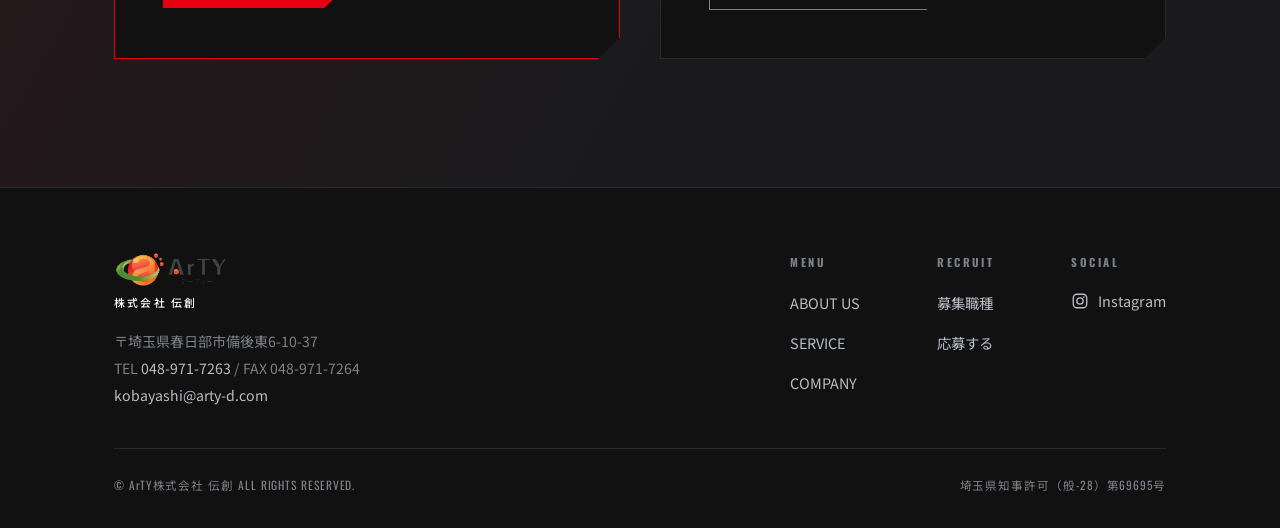
==== commit 6ba8bfd9: "Fix ArTY casing on hero button and add Instagram footer link The hero CTA inherited .btn's uppercase" ====
--- a/recruit.html
+++ b/recruit.html
@@ -244,6 +244,21 @@
             <li><a href="#apply">応募する</a></li>
           </ul>
         </div>
+        <div class="footer-col">
+          <h3>Social</h3>
+          <ul>
+            <li>
+              <a href="https://www.instagram.com/denso0415arty/" target="_blank" rel="noopener" class="social-link">
+                <svg viewBox="0 0 24 24" fill="none" stroke="currentColor" stroke-width="1.8" aria-hidden="true">
+                  <rect x="3" y="3" width="18" height="18" rx="5"/>
+                  <circle cx="12" cy="12" r="4.2"/>
+                  <circle cx="17.2" cy="6.8" r="1.1" fill="currentColor" stroke="none"/>
+                </svg>
+                <span>Instagram</span>
+              </a>
+            </li>
+          </ul>
+        </div>
       </div>
     </div>
     <div class="footer-bottom">
--- a/assets/css/style.css
+++ b/assets/css/style.css
@@ -257,6 +257,7 @@
     margin-top:2.8rem;
     display:flex; gap:1rem; justify-content:center; flex-wrap:wrap;
   }
+  .brand-mark{ text-transform:none; }
   .btn{
     font-family:var(--font-label);
     font-size:.82rem;
@@ -643,6 +644,8 @@
     transition:color .2s ease;
   }
   .footer-col a:hover{ color:var(--red); }
+  .social-link{ display:inline-flex; align-items:center; gap:.55rem; }
+  .social-link svg{ width:18px; height:18px; flex-shrink:0; }
   .footer-bottom{
     display:flex; justify-content:space-between; flex-wrap:wrap; gap:1rem;
     padding-top:1.6rem;
